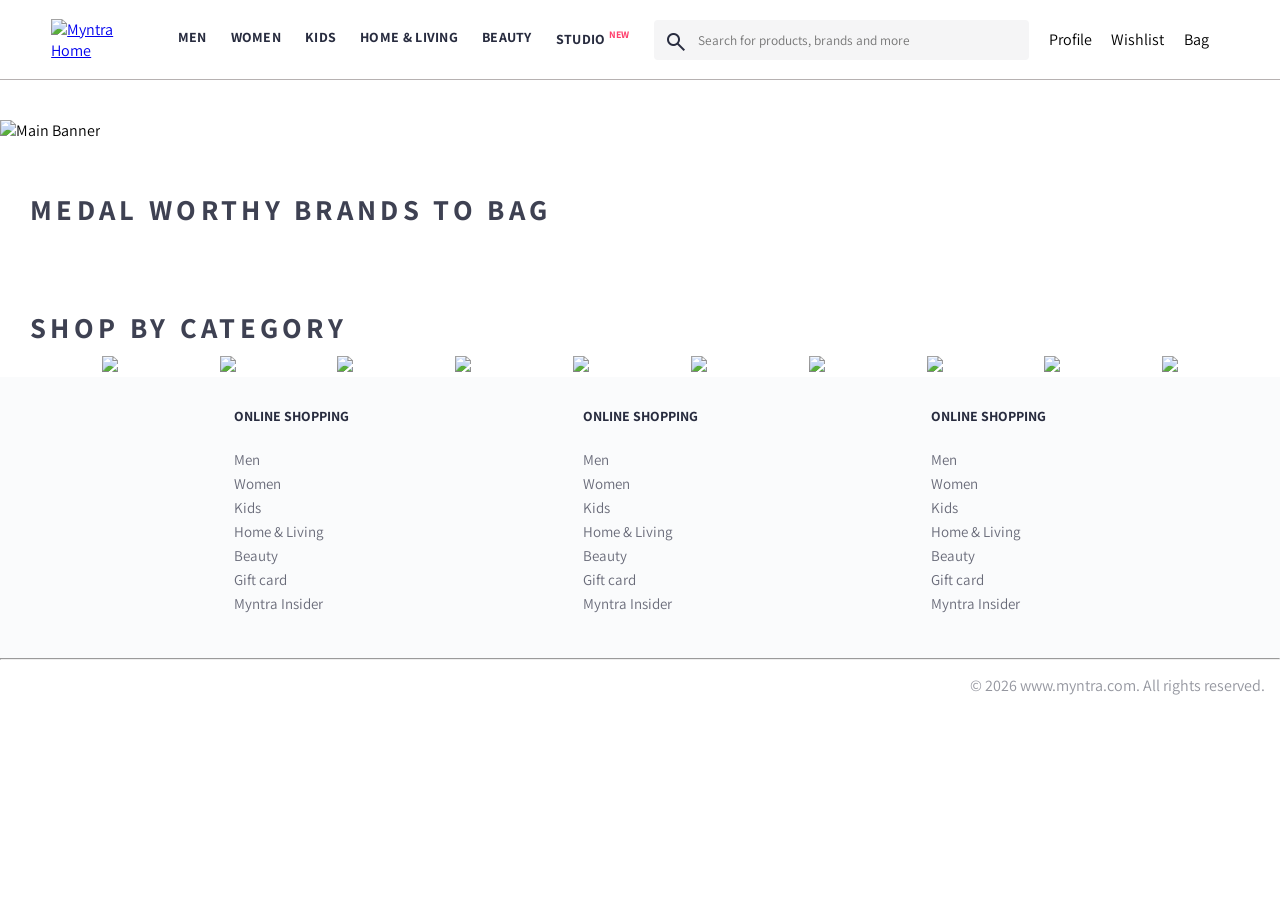
==== index.html @ 72252dc7 "Add files via upload" ====
<!DOCTYPE html>
<html lang="en">
<head>
    <title>Myntra CLONE</title>
  <link rel="stylesheet" href="index.css">
  <link rel="stylesheet" href="https://fonts.googleapis.com/css2?family=Material+Symbols+Outlined:opsz,wght,FILL,GRAD@20..48,100..700,0..1,-50..200&icon_names=search" />
  <link rel="preconnect" href="https://fonts.googleapis.com">
<link rel="preconnect" href="https://fonts.gstatic.com" crossorigin>
<link href="https://fonts.googleapis.com/css2?family=Assistant:wght@200..800&family=Google+Sans:ital,opsz,wght@0,17..18,400..700;1,17..18,400..700&family=Playwrite+GB+S+Guides:ital@0;1&display=swap" rel="stylesheet">
</head>
<body>
    <header>
        <div class="logo_container">
            <a href="#"><img class="myntra_home" src="images\myntra_logo.webp" alt="Myntra Home"></a>
        </div>
        <nav id="nav_bar">
            <a href="men.html">Men</a>
            <a href="#">Women</a>
            <a href="#">Kids</a>
            <a href="#">Home & Living</a>
            <a href="#">Beauty</a>
            <a href="#">Studio <sup>New</sup></a>
        </nav>
        <div class="search_bar"> <span class="material-symbols-outlined search_icon">
search
</span> <input  class="search_input"  placeholder="Search for products, brands and more">
</div>
        <div class="action_bar">
            <div class="action_container">
              <img src="images\person_24dp_E3E3E3_FILL0_wght400_GRAD0_opsz24.png" alt="">
                <span class="action_name">Profile</span>
            </div>
            <div class="action_container">
                <img class="wishlist"
                src="images\shopping_bag_24dp_E3E3E3_FILL0_wght400_GRAD0_opsz24.png" alt="">
                <span class="action_name">Wishlist</span>
            </div>
            <div class="action_container">
                <img src="images\favorite_24dp_E3E3E3_FILL0_wght400_GRAD0_opsz24.png" alt="">
                <span class="action_name">Bag</span>
            </div>
        </div>
    </header>
    <main>
        <div class="banner_container">
            <img  class="banner_image" src="images/banner.jpg" alt="Main Banner">
        </div>
         <div class="banner_header">MEDAL WORTHY BRANDS TO BAG</div>
          <div class="banner_items">
            <a href="#"><img class="sale_items" src="images/offers/1.png" alt=""></a>
                <a href="#"><img class="sale_items" src="images/offers/2.png" alt=""></a>
                 <a href="#"><img class="sale_items" src="images/offers/3.png" alt=""></a>
                  <a href="#"><img class="sale_items" src="images/offers/4.png" alt=""></a>
                   <a href="#"><img class="sale_items" src="images/offers/5.png" alt=""></a>
                    <a href="#"><img class="sale_items" src="images/offers/6.png" alt=""></a>
                     <a href="#"><img class="sale_items" src="images/offers/7.png" alt=""></a>
                      <a href="#"><img class="sale_items" src="images/offers/8.png" alt=""></a>
                       <a href="#"><img class="sale_items" src="images/offers/9.png" alt=""></a>
             <a href="#"><img class="sale_items" src="images/offers/10.png" alt=""></a>
            <a href="#"><img class="sale_items" src="images/offers/11.png" alt=""></a>
             <a href="#"><img class="sale_items" src="images/offers/12.png" alt=""></a>
          </div>
           <div class="banner_header">SHOP BY CATEGORY</div>
          <div class="banner_items">
            <a href="#"><img class="sale_items" src="images/category/1.jpg" ></a> 
            <a href="#"><img class="sale_items" src="images/category/2.jpg" ></a>
              <a href="#"><img class="sale_items" src="images/category/3.jpg" ></a>
   <a href="#"><img class="sale_items" src="images/category/4.jpg" ></a>
      <a href="#"><img class="sale_items" src="images/category/5.jpg" ></a>
         <a href="#"><img class="sale_items" src="images/category/6.jpg" ></a> 
            <a href="#"><img class="sale_items" src="images/category/7.jpg" ></a>
       <a href="#"><img class="sale_items" src="images/category/8.jpg" ></a>
          <a href="#"><img class="sale_items" src="images/category/9.jpg" ></a>
             <a href="#"><img class="sale_items" src="images/category/10.jpg" ></a>
          </div>
          <footer>
            <div class="footer_container">
                <div class="footer_column">
                    <h3>ONLINE SHOPPING</h3>

                    <a href="#">Men</a>
            <a href="#">Women</a>
            <a href="#">Kids</a>
            <a href="#">Home & Living</a>
            <a href="#">Beauty</a>
          <a href="#">Gift card</a>
          <a href="#">Myntra Insider</a>
                </div>
                <div class="footer_column">
                    <h3>ONLINE SHOPPING</h3>

                    <a href="#">Men</a>
            <a href="#">Women</a>
            <a href="#">Kids</a>
            <a href="#">Home & Living</a>
            <a href="#">Beauty</a>
          <a href="#">Gift card</a>
          <a href="#">Myntra Insider</a>
                </div> 
                 <div class="footer_column">
                    <h3>ONLINE SHOPPING</h3>

                    <a href="#">Men</a>
            <a href="#">Women</a>
            <a href="#">Kids</a>
            <a href="#">Home & Living</a>
            <a href="#">Beauty</a>
          <a href="#">Gift card</a>
          <a href="#">Myntra Insider</a>
                </div>
            </div>
            <hr>
            <div class="copyright">
                © 2026 www.myntra.com. All rights reserved.
            </div>
          </footer>
    </main>
</body>
</html>
---- index.css ----
* {
    margin:0px ; padding: 0px;
    font-family: Assistant,-apple-system, BlinkMacSystemFont, 'Segoe UI', Roboto, Oxygen, Ubuntu, Cantarell, 'Open Sans', 'Helvetica Neue', sans-serif;
    box-sizing: border-box;
}
header{
    display: flex;
    height: 80px;
    background-color:#ffffff;
    justify-content: space-between;
    align-items: center;
    border-bottom: 1px solid  #b6b1b1;
    
}
.myntra_home{
    height: 45px;
}
.logo_container{
    margin-left: 4%;
}
.action_bar{
    margin-right: 4%;
}
#nav_bar{
    display: flex;
    min-width: 500px;
    justify-content: space-evenly;
}
#nav_bar a{
    font-size: 14px;
    letter-spacing: .3px;
    color: #282c3f;
    font-weight: 700;
    text-transform: uppercase;
    text-decoration: none;
    padding: 28px 0;
    border-bottom: 4px solid #ffffff;
}
#nav_bar a sup{
    color: #ff3f6c;
    font-size: 10px;
}
.search_bar{
    height: 40px;
    width: 200px;
    width: 30%;
    display: flex;
    align-items: center;
}
.search_icon{
    box-sizing: content-box;
    height: 20px;
    padding: 10px;
    background-color: #f5f5f6;
    color:#282c3f ;
    font-weight: 300;
    border-radius: 4px  0 0 4px;
}
.search_input{
    background-color: #f5f5f6;
    color:#696e79 ;
    flex-grow: 1;
    height: 40px;
    border: 0 ;
    border-radius:0 4px 4px 0 ;
}
.action_bar{
    display: flex;
    min-width: 200px;
    justify-content: space-evenly;
}
.action_container{
    display: flex;
    flex-direction: column;
    align-items: center;
}
#nav_bar a:hover{
    border-bottom: 4px solid  #f54e77;
}
/* main */
.banner_image{
    width: 100%;
}
.banner_container{
    margin: 40px 0;
}
.banner_header{
    text-transform: uppercase;
    color:#3e4152;
    letter-spacing: .15em;
    font-size: 1.8em;
    margin: 50px 0 10px 30px ;
    max-height: 5em;
    font-weight: 700;
}
.banner_items{
   display: flex;
   flex-wrap: wrap;
   justify-content: space-evenly;
}
.sale_items{
    width: 250px;
}
.footer_container{
    padding: 30px 0 40px 0px;
    background-color: #fafbfc;
    display: flex;
    justify-content: space-evenly;

}
.footer_column{
    display: flex;
    flex-direction: column;
}
.footer_column a {
    color: #696b79;
    font-size: 15px;
    text-decoration: none;
    padding-bottom: 5px;
}
.footer_column h3{
    color:#282c3f;
    font-size: 14px;
    margin-bottom: 25px;
} 
.copyright{
    color: #94969f;
    text-align: end;
    padding: 15px;
}
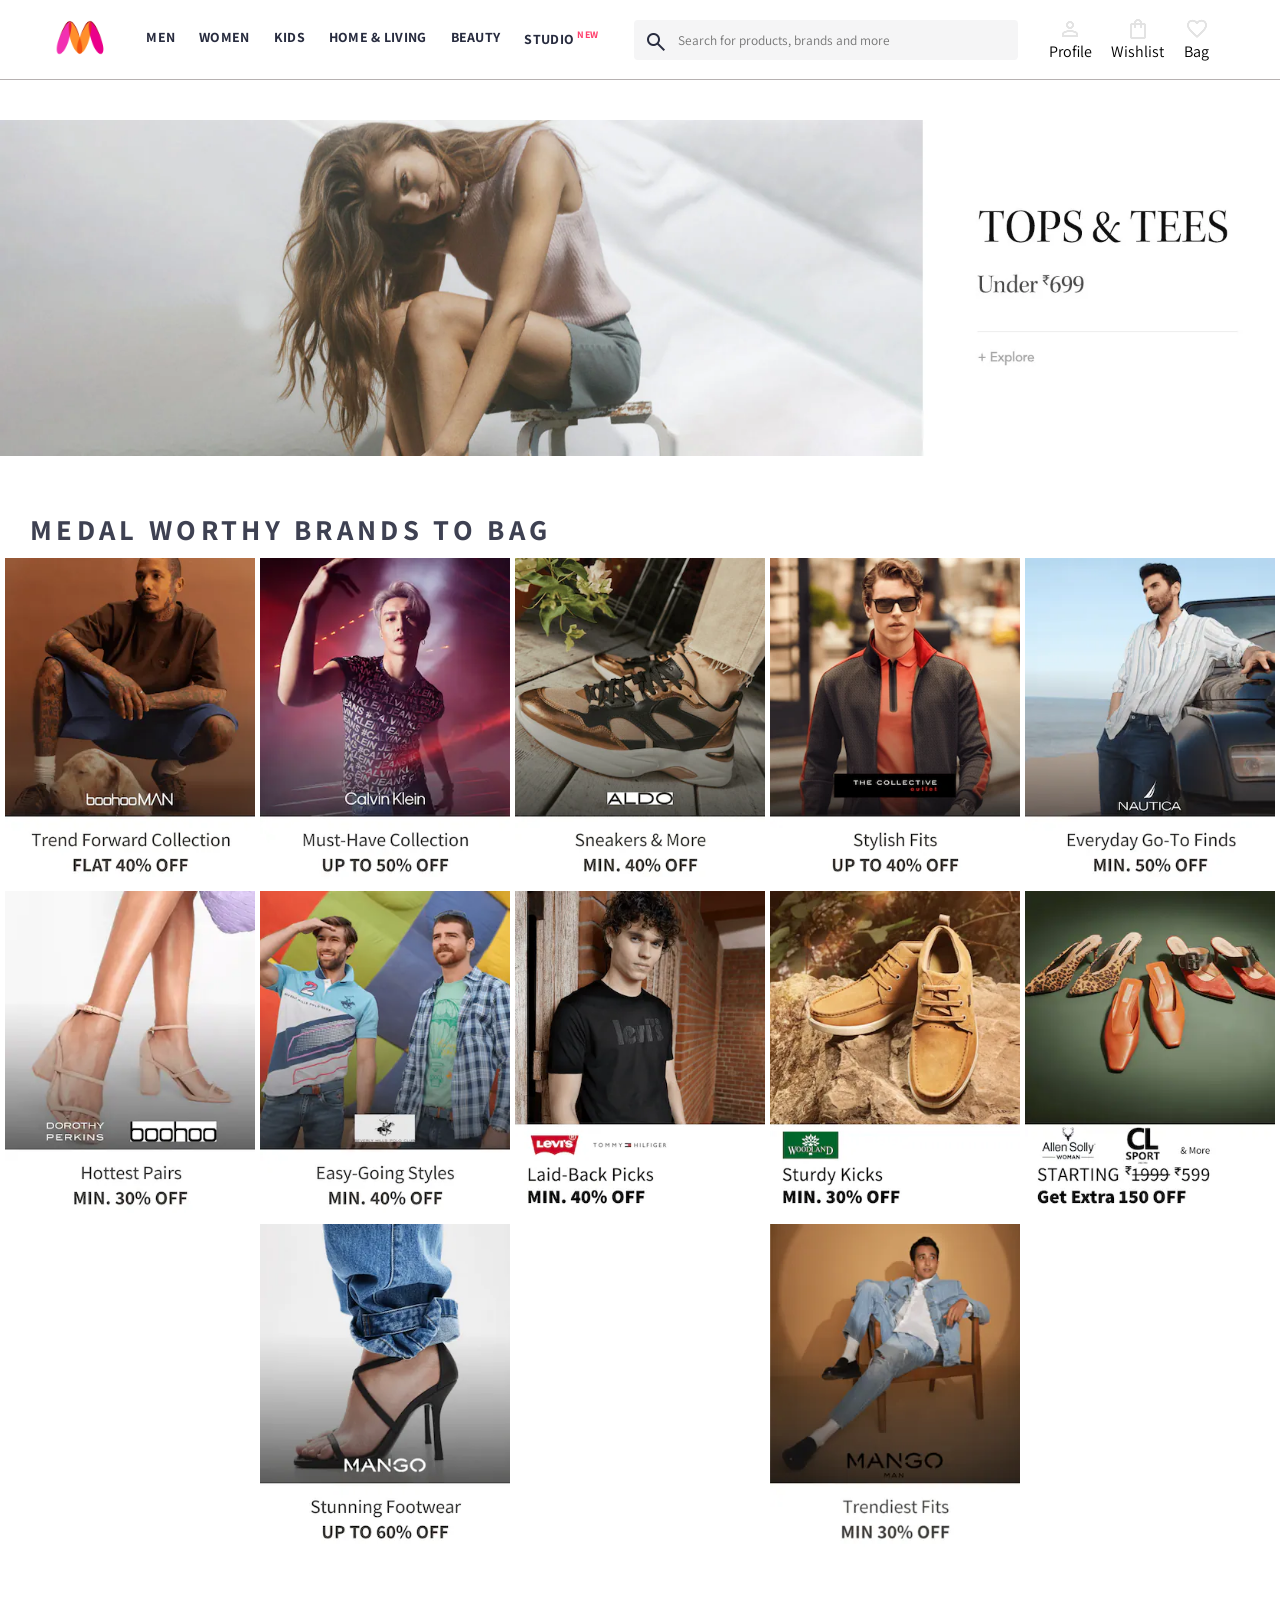
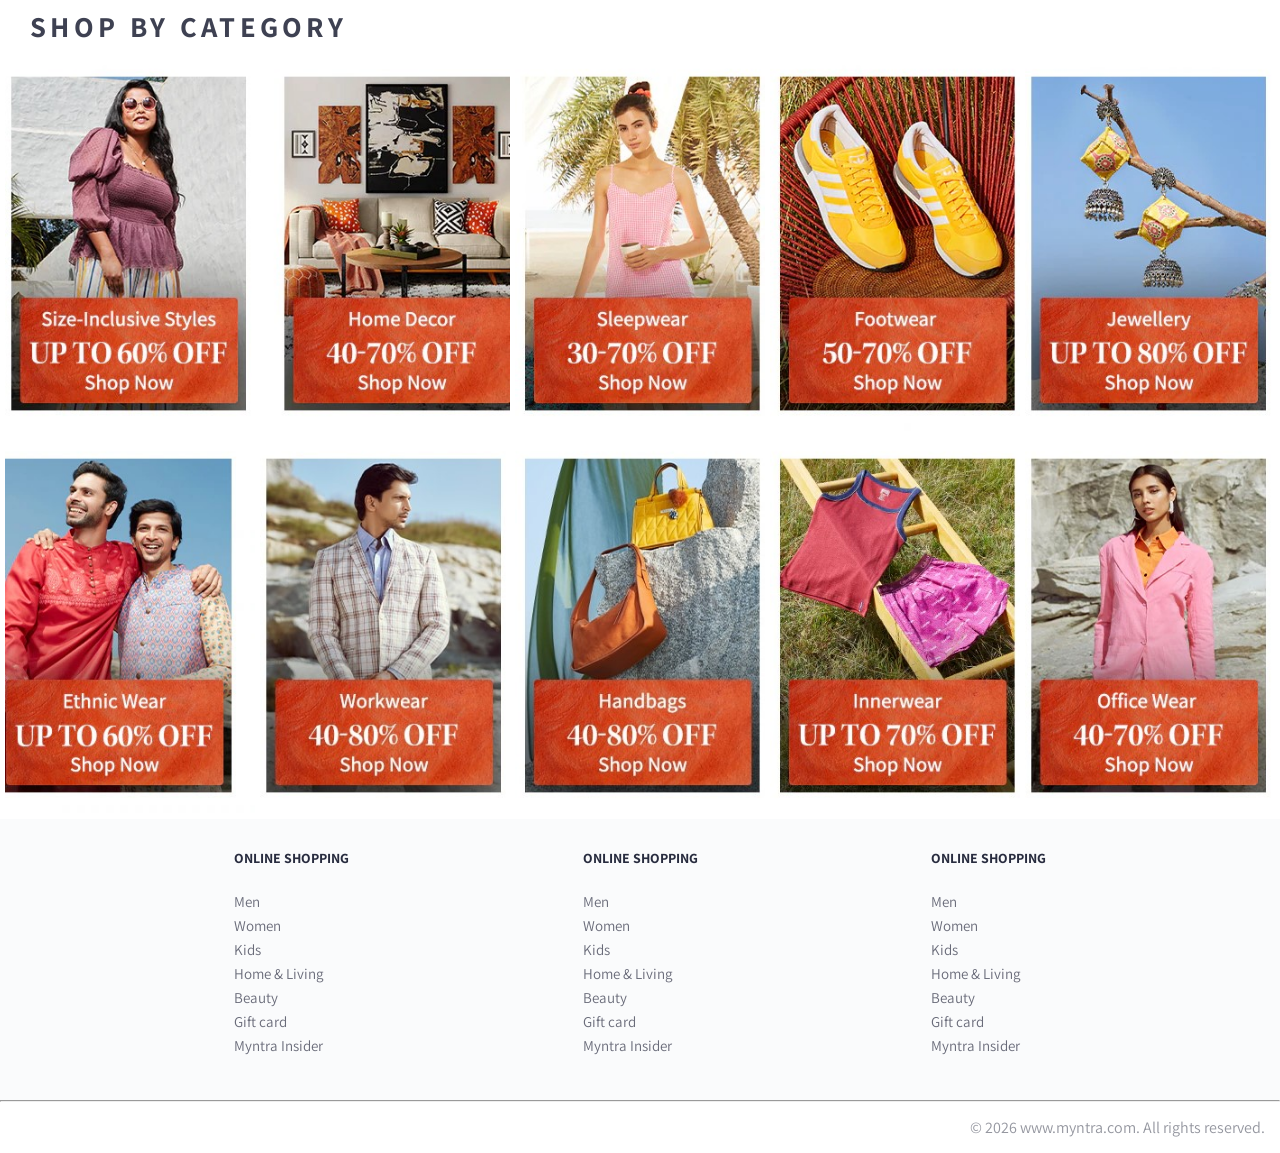
==== commit 5c47e988: "Fix HTML encoding issues in index.html images folder problem" ====
--- a/index.html
+++ b/index.html
@@ -47,31 +47,31 @@
         </div>
          <div class="banner_header">MEDAL WORTHY BRANDS TO BAG</div>
           <div class="banner_items">
-            <a href="#"><img class="sale_items" src="images/offers/1.png" alt=""></a>
-                <a href="#"><img class="sale_items" src="images/offers/2.png" alt=""></a>
-                 <a href="#"><img class="sale_items" src="images/offers/3.png" alt=""></a>
-                  <a href="#"><img class="sale_items" src="images/offers/4.png" alt=""></a>
-                   <a href="#"><img class="sale_items" src="images/offers/5.png" alt=""></a>
-                    <a href="#"><img class="sale_items" src="images/offers/6.png" alt=""></a>
-                     <a href="#"><img class="sale_items" src="images/offers/7.png" alt=""></a>
-                      <a href="#"><img class="sale_items" src="images/offers/8.png" alt=""></a>
-                       <a href="#"><img class="sale_items" src="images/offers/9.png" alt=""></a>
-             <a href="#"><img class="sale_items" src="images/offers/10.png" alt=""></a>
-            <a href="#"><img class="sale_items" src="images/offers/11.png" alt=""></a>
-             <a href="#"><img class="sale_items" src="images/offers/12.png" alt=""></a>
+            <a href="#"><img class="sale_items" src="offers/1.png" alt=""></a>
+                <a href="#"><img class="sale_items" src="offers/2.png" alt=""></a>
+                 <a href="#"><img class="sale_items" src="offers/3.png" alt=""></a>
+                  <a href="#"><img class="sale_items" src="offers/4.png" alt=""></a>
+                   <a href="#"><img class="sale_items" src="offers/5.png" alt=""></a>
+                    <a href="#"><img class="sale_items" src="offers/6.png" alt=""></a>
+                     <a href="#"><img class="sale_items" src="offers/7.png" alt=""></a>
+                      <a href="#"><img class="sale_items" src="offers/8.png" alt=""></a>
+                       <a href="#"><img class="sale_items" src="offers/9.png" alt=""></a>
+             <a href="#"><img class="sale_items" src="offers/10.png" alt=""></a>
+            <a href="#"><img class="sale_items" src="offers/11.png" alt=""></a>
+             <a href="#"><img class="sale_items" src="offers/12.png" alt=""></a>
           </div>
            <div class="banner_header">SHOP BY CATEGORY</div>
           <div class="banner_items">
-            <a href="#"><img class="sale_items" src="images/category/1.jpg" ></a> 
-            <a href="#"><img class="sale_items" src="images/category/2.jpg" ></a>
-              <a href="#"><img class="sale_items" src="images/category/3.jpg" ></a>
-   <a href="#"><img class="sale_items" src="images/category/4.jpg" ></a>
-      <a href="#"><img class="sale_items" src="images/category/5.jpg" ></a>
-         <a href="#"><img class="sale_items" src="images/category/6.jpg" ></a> 
-            <a href="#"><img class="sale_items" src="images/category/7.jpg" ></a>
-       <a href="#"><img class="sale_items" src="images/category/8.jpg" ></a>
-          <a href="#"><img class="sale_items" src="images/category/9.jpg" ></a>
-             <a href="#"><img class="sale_items" src="images/category/10.jpg" ></a>
+            <a href="#"><img class="sale_items" src="category/1.jpg" ></a> 
+            <a href="#"><img class="sale_items" src="category/2.jpg" ></a>
+              <a href="#"><img class="sale_items" src="category/3.jpg" ></a>
+   <a href="#"><img class="sale_items" src="category/4.jpg" ></a>
+      <a href="#"><img class="sale_items" src="category/5.jpg" ></a>
+         <a href="#"><img class="sale_items" src="category/6.jpg" ></a> 
+            <a href="#"><img class="sale_items" src="category/7.jpg" ></a>
+       <a href="#"><img class="sale_items" src="category/8.jpg" ></a>
+          <a href="#"><img class="sale_items" src="category/9.jpg" ></a>
+             <a href="#"><img class="sale_items" src="category/10.jpg" ></a>
           </div>
           <footer>
             <div class="footer_container">
@@ -116,4 +116,4 @@
           </footer>
     </main>
 </body>
-</html>+</html>
